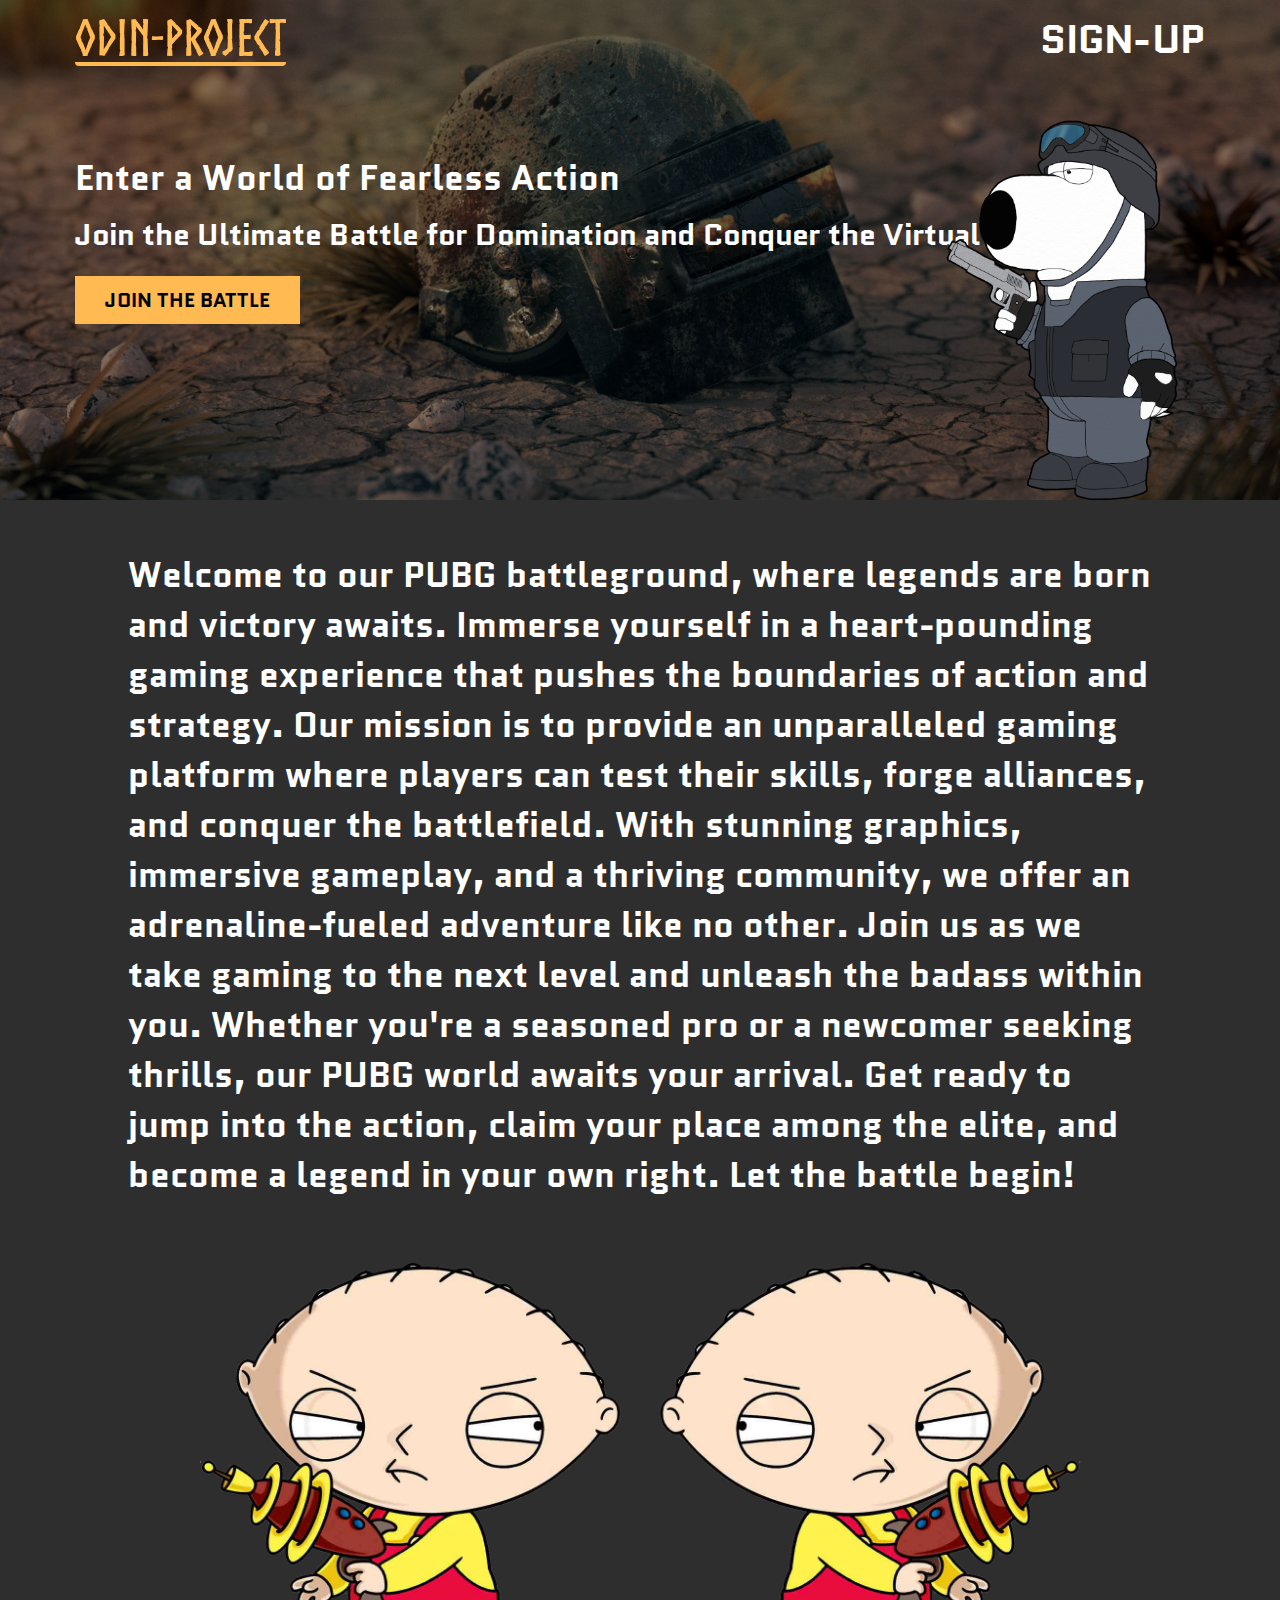
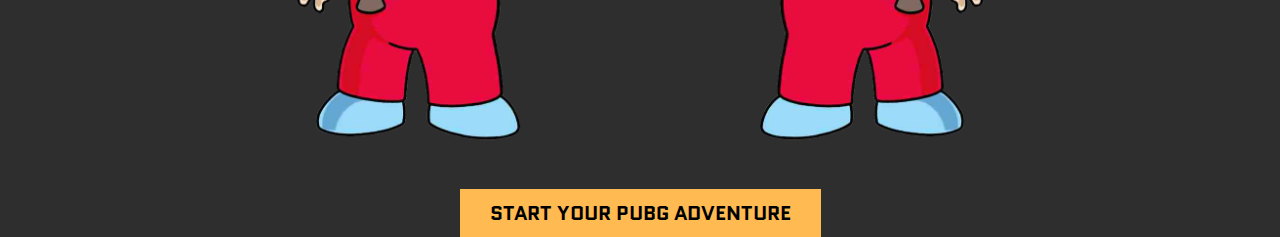
==== index.html @ 3ee7fd23 "Add files via upload" ====
<!DOCTYPE html>
<html lang="en">
<head>
    <meta charset="UTF-8">
    <meta http-equiv="X-UA-Compatible" content="IE=edge">
    <meta name="viewport" content="width=device-width, initial-scale=1.0">
    <link href="https://fonts.googleapis.com/css2?family=Poppins:ital,wght@0,300;0,400;0,500;0,600;0,700;0,800;1,300;1,400;1,700;1,800&family=Quantico:ital,wght@0,400;0,700;1,400;1,700&display=swap" rel="stylesheet"> 
    <link rel="stylesheet" href="index.css">
    <title>Battlefields</title>
</head>
<body>
    <header>
        <nav>
            <div class="logo"><a href="./extra/none.html">Odin-Project</a> </div>
            <div class="sign-up"><a href="./extra/sign-up.html">sign-up</a> </div>
        </nav>
        <section class="hero">
            <div class="hero-content">
                <h1>Enter a World of Fearless Action</h1>
                <h2>Join the Ultimate Battle for Domination and Conquer the Virtual Realm</h2>
            </div>
            <div class="cta"><a href="./extra/happy.html">Join the Battle</a></div>
            <div class="brian"><img src="image/Brian Griffin.png" alt=""></div>
        </section>
    </header>

    <section class="about">
        <div class="about-para">
            <p>Welcome to our PUBG battleground, where legends are born and victory awaits. Immerse yourself in a heart-pounding gaming experience that pushes the boundaries of action and strategy. Our mission is to provide an unparalleled gaming platform where players can test their skills, forge alliances, and conquer the battlefield. With stunning graphics, immersive gameplay, and a thriving community, we offer an adrenaline-fueled adventure like no other. Join us as we take gaming to the next level and unleash the badass within you. Whether you're a seasoned pro or a newcomer seeking thrills, our PUBG world awaits your arrival. Get ready to jump into the action, claim your place among the elite, and become a legend in your own right. Let the battle begin!</p>
        </div>
    </section>
    <section class="img-cta">
        <div class="image">
            <img src="image/Stewie Griffin (gun).png" alt="" class="look-right">
            <img src="image/Stewie Griffin (gun).png" alt="">
       </div>
       <div class="cta"><a href="./extra/army.html">Start Your PUBG Adventure</a></div>
    </section>
</body>
</html>
---- index.css ----
@font-face{
    font-family: "norse";
    src: url(Font/norse.ttf) format(truetype),
         url(Font/norse.woff) format(woff),
         url(Font/norse.woff2) format(woff2);
}
:root{
    --text-color: #FFBA52;
    --font:"norse";
    --second-font:"Quantico";
    font-size: 62.5%;
}
*{
    margin: 0;
    padding: 0;
    box-sizing: border-box;
}
::selection{
    background: #0a0a0a;
    color: white;
}
body{
    background: #2E2E2E;
    font-size: 1.6rem;
    color: white;
}

header{
    background: linear-gradient(50deg,rgb(0,0,0,0.5),rgb(0,0,0,0.5)), url(image/background-img.jpg) no-repeat center;
    background-size: cover;
    height: 500px;
}
header nav{
    display: flex;
    align-items: center;
    justify-content: space-between;
    padding: 10px 75px;
    text-transform: uppercase;
}
header nav a{
    text-decoration: none;
}
header .logo ,header nav .logo a{
    font-family: var(--font);
    font-size: 5rem;
    color: var(--text-color);
}
header .logo{
    border-bottom: 4px solid var(--text-color);
    border-radius: 4px;
}
header .sign-up , header .sign-up a{
    font-family: var(--second-font);
    font-weight: 700;
    font-size: 4rem;
    color: white;
}

header .hero{
    height: 300px;
    display: flex;
    flex-direction: column;
    justify-content: center;
    position: relative;
    font-family: var(--second-font);
    font-weight: 700;
    padding-left:75px ;
}
header .hero-content h1{
    font-size: 3.5rem;
    padding: 10px 0;
}
header .hero-content h2{
    font-size: 3rem;
    margin-bottom: 10px;
}

header .hero img{
    height: 450px;
}
header .hero .brian{
    position: absolute;
    top: 0;
    right: 50px;
}

/* Call To Action */
.cta {
    margin-top: 20px;
}
.cta a{
    background: var(--text-color);
    color: black;
    text-decoration: none;
    font-size: 2rem;
    text-transform: uppercase;
    font-weight: 700;
    padding: 10px 30px;
}


.about , .img-cta{
    font-size: 3.5rem;
    font-family: var(--second-font);
    font-weight: 700;
    margin-top: 50px;
}
.about .about-para{
    width: 80%;
    margin: 0 auto;
}

.img-cta{
    text-align: center;
}
.img-cta .image img{
    height: 500px;
}
.img-cta .image .look-right{
    transform: scalex(-1);
}
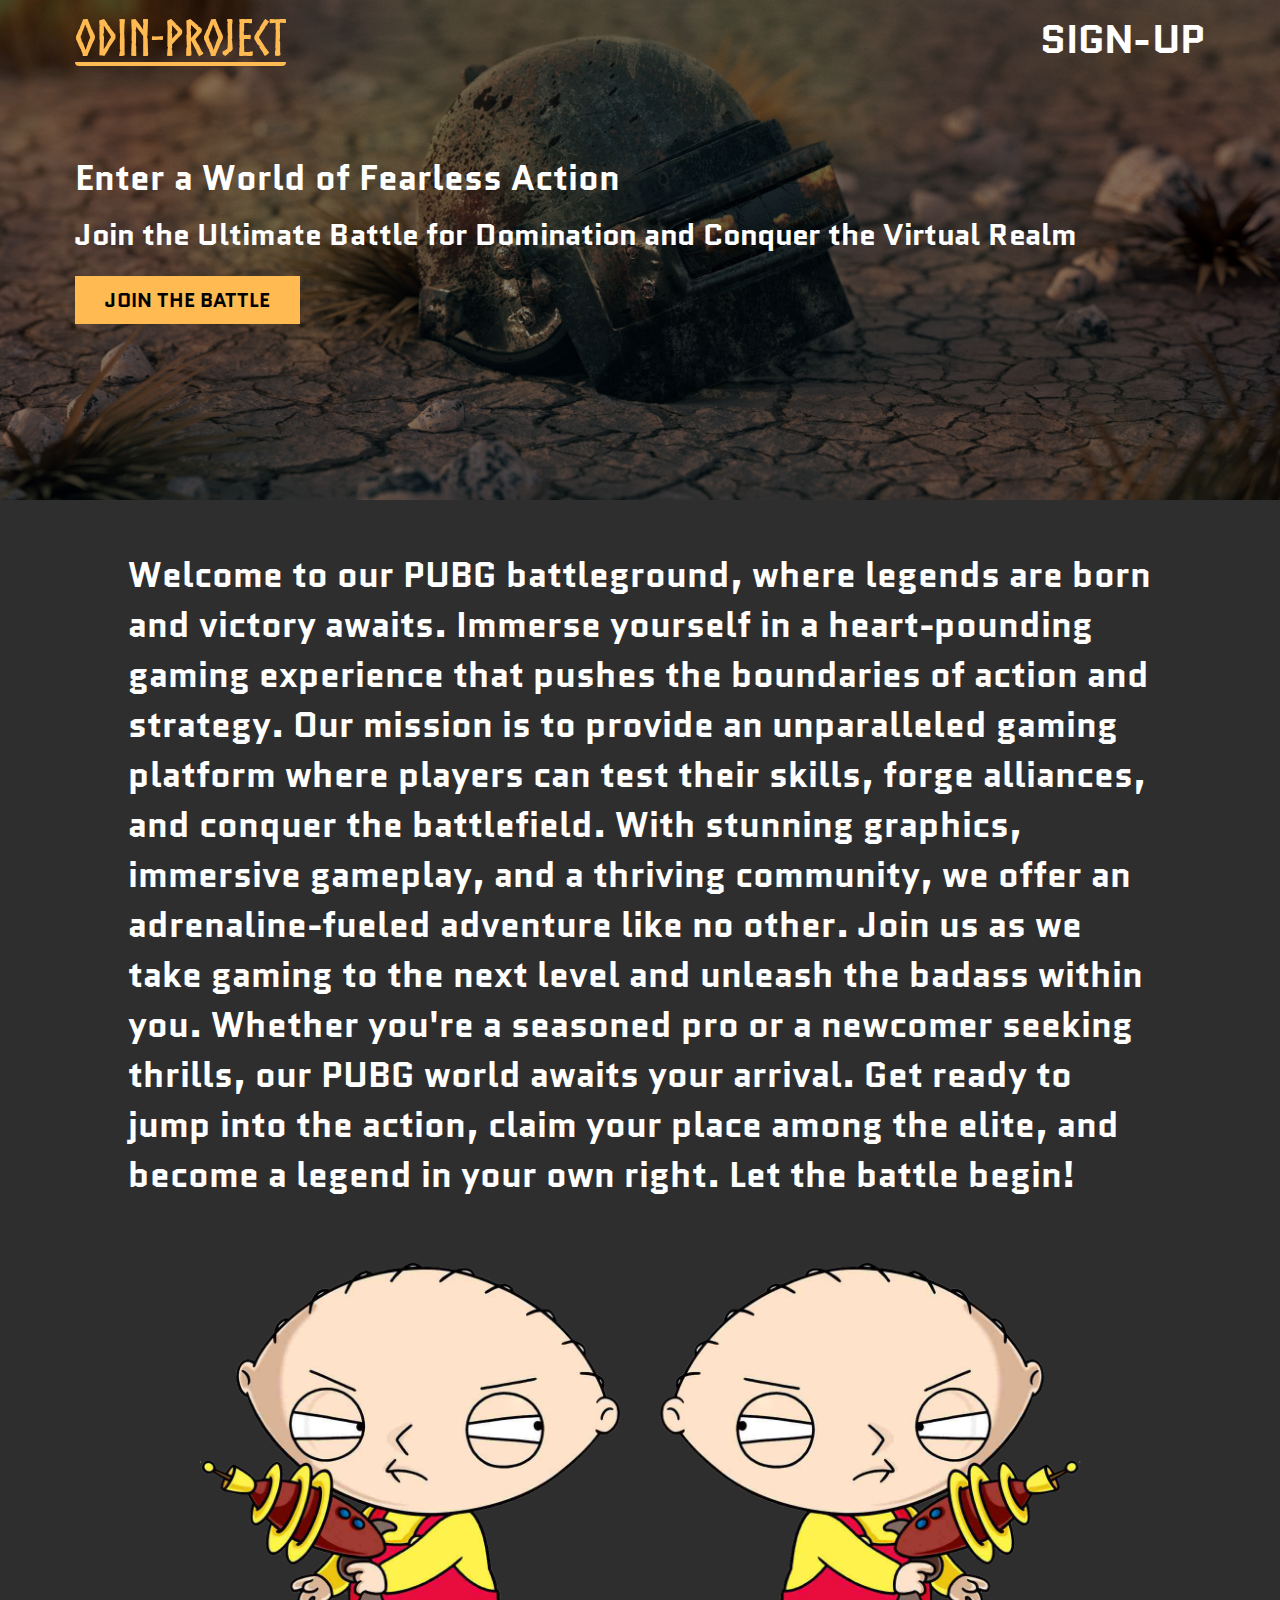
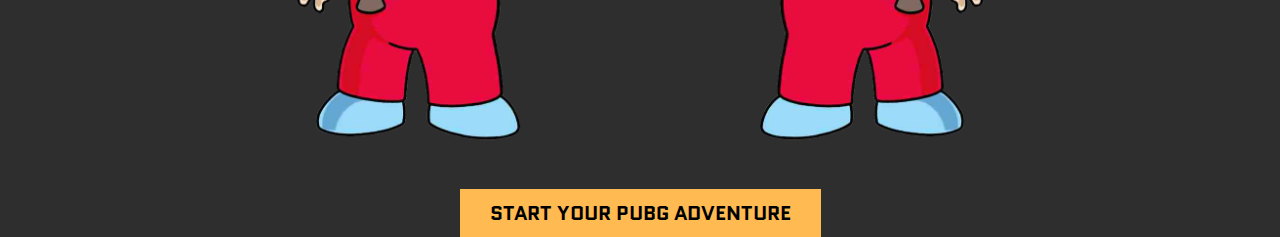
==== commit 8302faf4: "Update index.html" ====
--- a/index.html
+++ b/index.html
@@ -34,7 +34,7 @@
             <img src="image/Stewie Griffin (gun).png" alt="" class="look-right">
             <img src="image/Stewie Griffin (gun).png" alt="">
        </div>
-       <div class="cta"><a href="./extra/army.html">Start Your PUBG Adventure</a></div>
+              <div class="cta cta-bottom"><a href="./extra/army.html">Start Your  PUBG Adventure</a></div>
     </section>
 </body>
-</html>+</html>
--- a/index.css
+++ b/index.css
@@ -118,4 +118,80 @@
 }
 .img-cta .image .look-right{
     transform: scalex(-1);
-}+}
+
+
+/* Header Nav HeroSection */
+@media(max-width:1430px){
+    header .brian{
+        display: none;
+    }
+}
+@media(max-width:850px){
+    header .logo ,header nav .logo a{
+        font-size: 3.5rem;
+    }
+    header .sign-up , header .sign-up a{
+        font-size: 2.5rem;
+    }
+    .about{
+        font-size: 2.5rem;
+        margin-top: 50px;
+        text-align: center;
+    }
+    .about .about-para{
+        width: 90%;
+        margin: 0 auto;
+    }
+}
+
+@media(max-width:680px){
+    header nav{
+        padding: 10px 20px;
+    }
+    header .hero{
+        height: 400px;
+        padding-left:20px ;
+    }
+    header .hero-content h1{
+        font-size: 3rem;
+    }
+    header .hero-content h2{
+        font-size: 2.5rem;
+        margin-bottom: 10px;
+    }
+    .about{
+        font-size: 2rem;
+        margin-top: 30px;
+        text-align: center;
+    }
+
+    .about .about-para{
+        width: 95%;
+        margin: 0 auto;
+    }
+}
+
+/* Image-call to action */
+@media(max-width:930px){
+    .about .img-cta .image{
+        margin-top: 10px;
+    }
+    .img-cta .image img{
+        height: 300px;
+    }
+}
+
+@media(max-width:560px){
+    .about .img-cta .image{
+        margin-top: 10px;
+    }
+    .img-cta .image img{
+        height: 100px;
+    }
+        .img-cta .cta-bottom a{
+        padding: 0 5px;
+    }
+}
+
+
